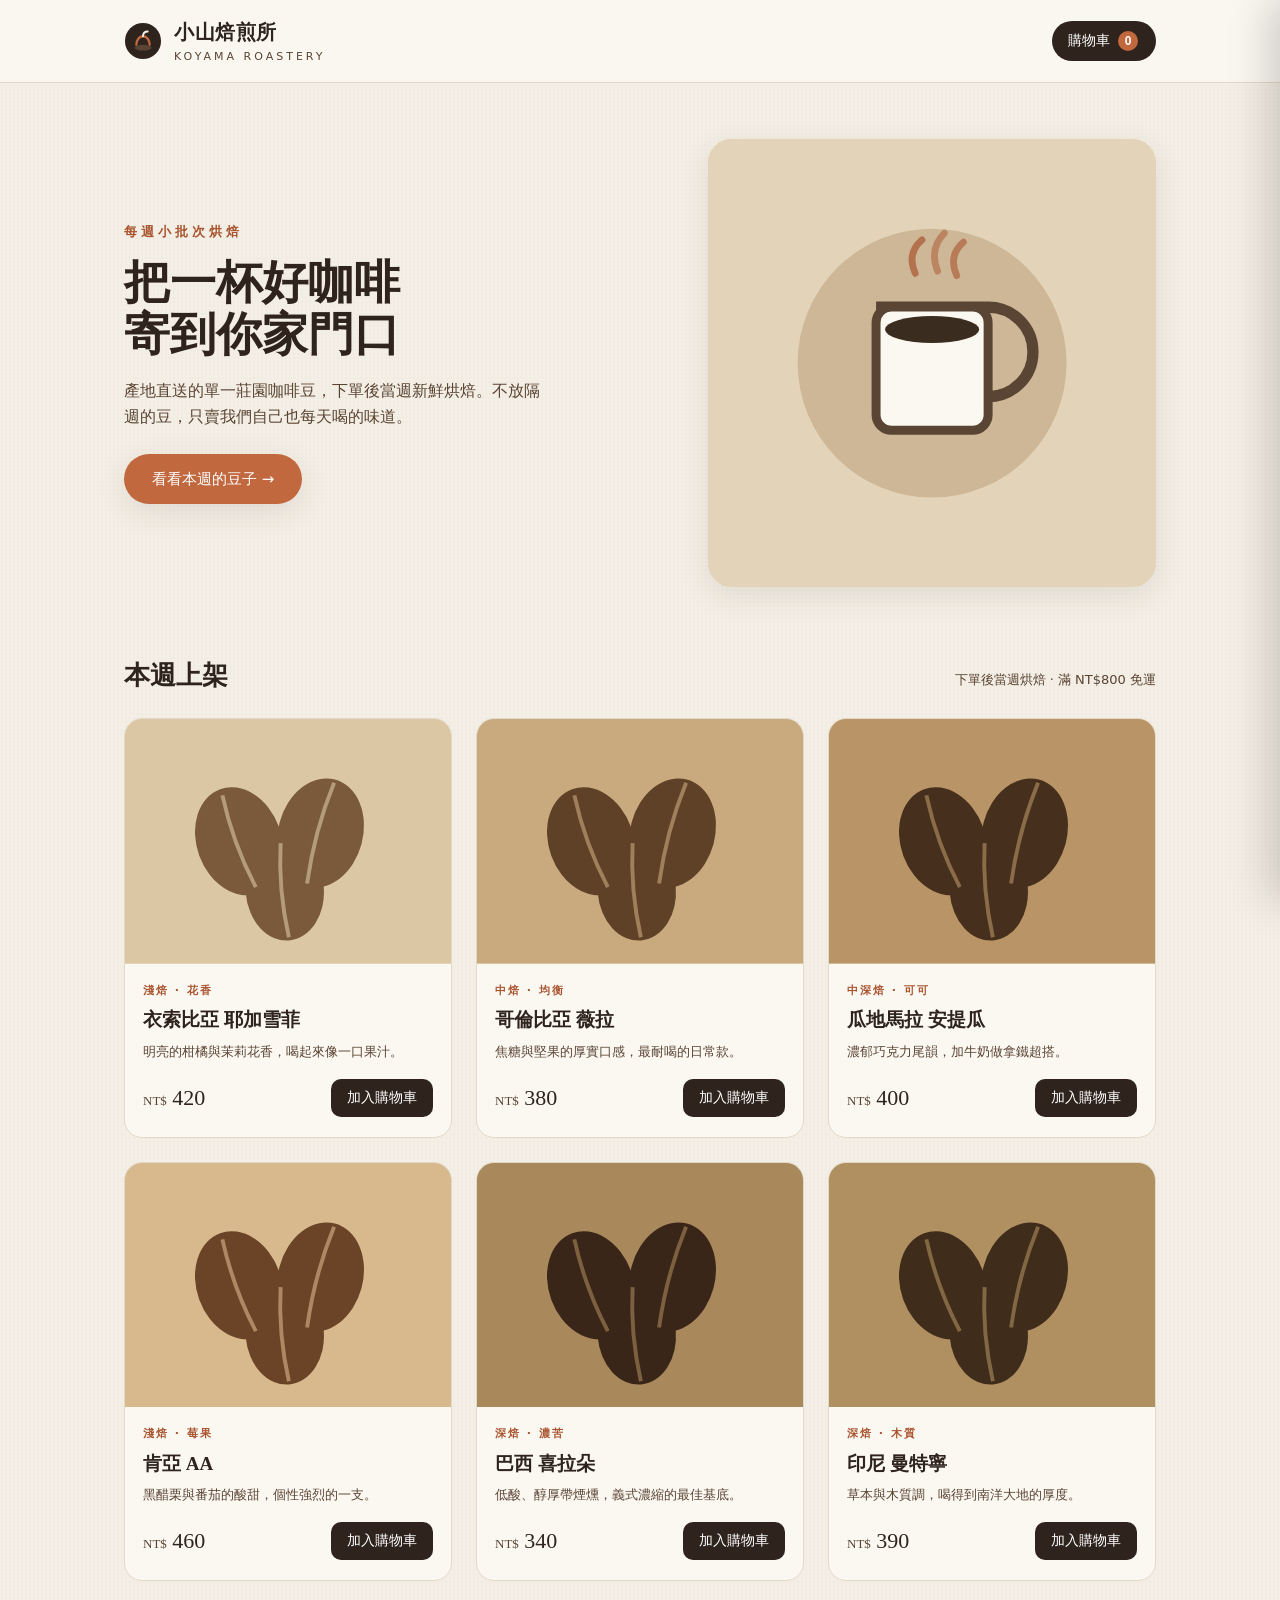
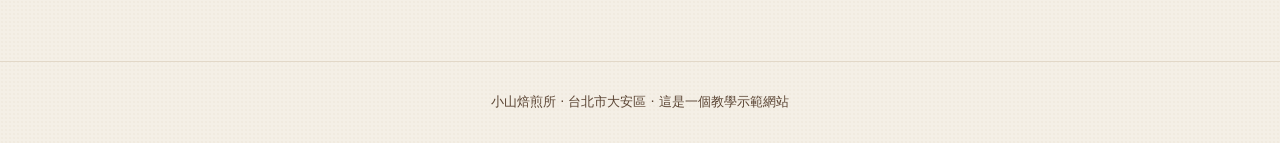
==== coffee.html @ a7fb1fe5 "add coffee.html" ====
<!DOCTYPE html>
<html lang="zh-Hant">
<head>
<meta charset="UTF-8">
<meta name="viewport" content="width=device-width, initial-scale=1.0">
<title>小山焙煎所 · 精品咖啡豆</title>
<style>
  :root{
    --cream:#f4efe6;
    --paper:#fbf8f2;
    --espresso:#2e241d;
    --coffee:#5a4433;
    --terra:#c2683f;
    --terra-dk:#a9542f;
    --line:#e2d8c8;
    --shadow:0 8px 30px rgba(46,36,29,.10);
  }
  *{box-sizing:border-box;margin:0;padding:0}
  body{
    font-family:"Helvetica Neue","Noto Sans TC",system-ui,sans-serif;
    background:var(--cream);
    color:var(--espresso);
    line-height:1.6;
    /* 紙紋 */
    background-image:radial-gradient(rgba(180,160,130,.06) 1px,transparent 1px);
    background-size:4px 4px;
  }
  h1,h2,h3,.serif{font-family:Georgia,"Noto Serif TC",serif;}

  /* ---- 頂部 ---- */
  header{
    position:sticky;top:0;z-index:40;
    background:rgba(251,248,242,.9);
    backdrop-filter:blur(8px);
    border-bottom:1px solid var(--line);
  }
  .bar{
    max-width:1080px;margin:0 auto;padding:16px 24px;
    display:flex;align-items:center;justify-content:space-between;
  }
  .brand{display:flex;align-items:center;gap:12px}
  .mark{width:38px;height:38px}
  .brand b{font-family:Georgia,serif;font-size:20px;letter-spacing:.5px}
  .brand span{display:block;font-size:11px;letter-spacing:3px;color:var(--coffee)}
  .cart-btn{
    position:relative;border:none;cursor:pointer;
    background:var(--espresso);color:#fff;
    padding:10px 18px 10px 16px;border-radius:30px;
    font-size:14px;display:flex;align-items:center;gap:8px;
    transition:transform .15s;
  }
  .cart-btn:hover{transform:translateY(-1px)}
  .badge{
    background:var(--terra);color:#fff;font-size:12px;font-weight:700;
    min-width:20px;height:20px;border-radius:10px;
    display:inline-flex;align-items:center;justify-content:center;padding:0 5px;
  }

  /* ---- 主視覺 ---- */
  .hero{
    max-width:1080px;margin:0 auto;padding:56px 24px 28px;
    display:grid;grid-template-columns:1.1fr .9fr;gap:36px;align-items:center;
  }
  .hero .eyebrow{font-size:13px;letter-spacing:4px;color:var(--terra-dk);font-weight:700}
  .hero h1{font-size:46px;line-height:1.15;margin:14px 0 16px}
  .hero p{font-size:16px;color:var(--coffee);max-width:42ch}
  .hero .cta{
    margin-top:24px;display:inline-block;background:var(--terra);color:#fff;
    text-decoration:none;padding:13px 28px;border-radius:30px;font-size:15px;
    box-shadow:var(--shadow);transition:background .15s;
  }
  .hero .cta:hover{background:var(--terra-dk)}
  .hero-art{
    aspect-ratio:1/1;border-radius:24px;overflow:hidden;
    box-shadow:var(--shadow);background:#e9ddca;
  }
  .hero-art svg{width:100%;height:100%;display:block}

  /* ---- 商品 ---- */
  .section-head{
    max-width:1080px;margin:40px auto 0;padding:0 24px;
    display:flex;align-items:baseline;justify-content:space-between;
  }
  .section-head h2{font-size:26px}
  .section-head span{font-size:13px;color:var(--coffee)}
  .grid{
    max-width:1080px;margin:22px auto 0;padding:0 24px 80px;
    display:grid;grid-template-columns:repeat(3,1fr);gap:24px;
  }
  .card{
    background:var(--paper);border:1px solid var(--line);border-radius:18px;
    overflow:hidden;display:flex;flex-direction:column;
    transition:transform .18s,box-shadow .18s;
  }
  .card:hover{transform:translateY(-4px);box-shadow:var(--shadow)}
  .thumb{aspect-ratio:4/3;background:#ece0cd}
  .thumb svg{width:100%;height:100%;display:block}
  .card-body{padding:18px 18px 20px;display:flex;flex-direction:column;gap:6px;flex:1}
  .roast{font-size:11px;letter-spacing:2px;color:var(--terra-dk);font-weight:700}
  .card-body h3{font-size:19px}
  .desc{font-size:13px;color:var(--coffee);flex:1}
  .price-row{display:flex;align-items:center;justify-content:space-between;margin-top:10px}
  .price{font-family:Georgia,serif;font-size:22px}
  .price small{font-size:13px;color:var(--coffee)}
  .add{
    border:none;cursor:pointer;background:var(--espresso);color:#fff;
    padding:10px 16px;border-radius:10px;font-size:14px;transition:background .15s;
  }
  .add:hover{background:var(--coffee)}
  .add.added{background:var(--terra)}

  /* ---- 購物車 ---- */
  .overlay{
    position:fixed;inset:0;background:rgba(46,36,29,.45);
    opacity:0;pointer-events:none;transition:opacity .25s;z-index:50;
  }
  .overlay.open{opacity:1;pointer-events:auto}
  .drawer{
    position:fixed;top:0;right:0;height:100%;width:380px;max-width:90vw;
    background:var(--paper);z-index:60;box-shadow:-10px 0 40px rgba(0,0,0,.18);
    transform:translateX(100%);transition:transform .28s cubic-bezier(.4,0,.2,1);
    display:flex;flex-direction:column;
  }
  .drawer.open{transform:translateX(0)}
  .drawer h2{padding:22px 24px;border-bottom:1px solid var(--line);font-size:20px;
    display:flex;justify-content:space-between;align-items:center}
  .close{background:none;border:none;font-size:26px;cursor:pointer;color:var(--coffee);line-height:1}
  .items{flex:1;overflow-y:auto;padding:8px 24px}
  .empty{color:var(--coffee);text-align:center;padding:60px 20px;font-size:14px}
  .line{display:flex;gap:12px;padding:16px 0;border-bottom:1px solid var(--line)}
  .line .pic{width:54px;height:54px;border-radius:10px;overflow:hidden;flex-shrink:0;background:#ece0cd}
  .line .pic svg{width:100%;height:100%}
  .line .info{flex:1}
  .line .info b{font-size:15px;font-weight:600}
  .line .info .p{font-size:13px;color:var(--coffee)}
  .qty{display:flex;align-items:center;gap:10px;margin-top:6px}
  .qty button{width:24px;height:24px;border:1px solid var(--line);background:#fff;border-radius:6px;cursor:pointer;font-size:15px}
  .foot{padding:20px 24px;border-top:1px solid var(--line)}
  .total{display:flex;justify-content:space-between;font-size:18px;margin-bottom:16px}
  .total b{font-family:Georgia,serif;font-size:24px}
  .checkout{
    width:100%;border:none;cursor:pointer;background:var(--terra);color:#fff;
    padding:15px;border-radius:12px;font-size:16px;transition:background .15s;
  }
  .checkout:hover{background:var(--terra-dk)}

  .toast{
    position:fixed;left:50%;bottom:30px;transform:translateX(-50%) translateY(20px);
    background:var(--espresso);color:#fff;padding:14px 26px;border-radius:30px;
    font-size:14px;opacity:0;pointer-events:none;transition:all .3s;z-index:80;box-shadow:var(--shadow);
  }
  .toast.show{opacity:1;transform:translateX(-50%) translateY(0)}

  footer{border-top:1px solid var(--line);padding:30px 24px;text-align:center;color:var(--coffee);font-size:13px}

  @media(max-width:780px){
    .hero{grid-template-columns:1fr;padding-top:32px}
    .hero h1{font-size:34px}
    .hero-art{max-width:320px}
    .grid{grid-template-columns:1fr 1fr;gap:16px}
  }
  @media(max-width:520px){.grid{grid-template-columns:1fr}}
</style>
</head>
<body>

<header>
  <div class="bar">
    <div class="brand">
      <svg class="mark" viewBox="0 0 40 40" fill="none">
        <circle cx="20" cy="20" r="19" fill="#2e241d"/>
        <path d="M13 24c0-5 3-9 7-9s7 4 7 9" stroke="#c2683f" stroke-width="2.4" fill="none" stroke-linecap="round"/>
        <path d="M20 15c0-3 2-5 5-5" stroke="#f4efe6" stroke-width="2" fill="none" stroke-linecap="round"/>
        <ellipse cx="20" cy="27" rx="9" ry="3" fill="#5a4433"/>
      </svg>
      <div><b>小山焙煎所</b><span>KOYAMA ROASTERY</span></div>
    </div>
    <button class="cart-btn" onclick="openCart()">
      購物車 <span class="badge" id="badge">0</span>
    </button>
  </div>
</header>

<section class="hero">
  <div>
    <div class="eyebrow">每週小批次烘焙</div>
    <h1>把一杯好咖啡<br>寄到你家門口</h1>
    <p>產地直送的單一莊園咖啡豆，下單後當週新鮮烘焙。不放隔週的豆，只賣我們自己也每天喝的味道。</p>
    <a href="#shop" class="cta">看看本週的豆子 →</a>
  </div>
  <div class="hero-art">
    <svg viewBox="0 0 400 400">
      <rect width="400" height="400" fill="#e3d3b8"/>
      <circle cx="200" cy="200" r="120" fill="#cdb796"/>
      <path d="M150 150 h100 a20 20 0 0 1 0 80 h-12" fill="none" stroke="#5a4433" stroke-width="10"/>
      <rect x="150" y="150" width="100" height="110" rx="14" fill="#fbf8f2"/>
      <rect x="150" y="150" width="100" height="110" rx="14" fill="none" stroke="#5a4433" stroke-width="8"/>
      <ellipse cx="200" cy="170" rx="42" ry="12" fill="#3b2c20"/>
      <path d="M185 120 q-8 -18 6 -30" stroke="#a9542f" stroke-width="6" fill="none" stroke-linecap="round" opacity=".7"/>
      <path d="M205 118 q-8 -20 6 -34" stroke="#a9542f" stroke-width="6" fill="none" stroke-linecap="round" opacity=".5"/>
      <path d="M222 122 q-8 -18 6 -30" stroke="#a9542f" stroke-width="6" fill="none" stroke-linecap="round" opacity=".6"/>
    </svg>
  </div>
</section>

<div class="section-head" id="shop">
  <h2>本週上架</h2>
  <span>下單後當週烘焙 · 滿 NT$800 免運</span>
</div>
<div class="grid" id="grid"></div>

<!-- 購物車 -->
<div class="overlay" id="overlay" onclick="closeCart()"></div>
<aside class="drawer" id="drawer">
  <h2>你的購物車 <button class="close" onclick="closeCart()">×</button></h2>
  <div class="items" id="items"></div>
  <div class="foot">
    <div class="total"><span>合計</span><b id="total">NT$0</b></div>
    <button class="checkout" onclick="checkout()">前往結帳</button>
  </div>
</aside>

<div class="toast" id="toast"></div>

<footer>小山焙煎所 · 台北市大安區 · 這是一個教學示範網站</footer>

<script>
// 豆子配色（用 SVG 當商品圖，離線也能顯示）
function beanArt(c1,c2){
  return `<svg viewBox="0 0 200 150">
    <rect width="200" height="150" fill="${c1}"/>
    <g fill="${c2}">
      <ellipse cx="70" cy="75" rx="26" ry="34" transform="rotate(-20 70 75)"/>
      <ellipse cx="120" cy="70" rx="26" ry="34" transform="rotate(15 120 70)"/>
      <ellipse cx="98" cy="105" rx="24" ry="31" transform="rotate(-5 98 105)"/>
    </g>
    <g stroke="${c1}" stroke-width="2.4" fill="none" opacity=".6">
      <path d="M70 45 q-4 30 0 60" transform="rotate(-20 70 75)"/>
      <path d="M120 38 q-4 32 0 64" transform="rotate(15 120 70)"/>
      <path d="M98 76 q-4 28 0 58" transform="rotate(-5 98 105)"/>
    </g>
  </svg>`;
}

const PRODUCTS = [
  {id:1, name:"衣索比亞 耶加雪菲", roast:"淺焙 · 花香", price:420, c1:"#dcc7a4", c2:"#7a5a3a", desc:"明亮的柑橘與茉莉花香，喝起來像一口果汁。"},
  {id:2, name:"哥倫比亞 薇拉", roast:"中焙 · 均衡", price:380, c1:"#c9aa7e", c2:"#5f4127", desc:"焦糖與堅果的厚實口感，最耐喝的日常款。"},
  {id:3, name:"瓜地馬拉 安提瓜", roast:"中深焙 · 可可", price:400, c1:"#b89466", c2:"#46301d", desc:"濃郁巧克力尾韻，加牛奶做拿鐵超搭。"},
  {id:4, name:"肯亞 AA", roast:"淺焙 · 莓果", price:460, c1:"#d8b98e", c2:"#6b4326", desc:"黑醋栗與番茄的酸甜，個性強烈的一支。"},
  {id:5, name:"巴西 喜拉朵", roast:"深焙 · 濃苦", price:340, c1:"#a9885c", c2:"#3a2618", desc:"低酸、醇厚帶煙燻，義式濃縮的最佳基底。"},
  {id:6, name:"印尼 曼特寧", roast:"深焙 · 木質", price:390, c1:"#b08f60", c2:"#3f2c1b", desc:"草本與木質調，喝得到南洋大地的厚度。"}
];

let cart = {}; // id -> qty

function render(){
  document.getElementById('grid').innerHTML = PRODUCTS.map(p=>`
    <div class="card">
      <div class="thumb">${beanArt(p.c1,p.c2)}</div>
      <div class="card-body">
        <div class="roast">${p.roast}</div>
        <h3>${p.name}</h3>
        <div class="desc">${p.desc}</div>
        <div class="price-row">
          <div class="price"><small>NT$</small> ${p.price}</div>
          <button class="add" id="add-${p.id}" onclick="add(${p.id})">加入購物車</button>
        </div>
      </div>
    </div>`).join('');
}

function add(id){
  cart[id] = (cart[id]||0)+1;
  const b = document.getElementById('add-'+id);
  b.textContent='已加入 ✓'; b.classList.add('added');
  setTimeout(()=>{b.textContent='加入購物車'; b.classList.remove('added')},900);
  const p = PRODUCTS.find(x=>x.id===id);
  toast(`已加入「${p.name}」`);
  update();
}

function update(){
  const count = Object.values(cart).reduce((a,b)=>a+b,0);
  document.getElementById('badge').textContent = count;
  const total = Object.entries(cart).reduce((s,[id,q])=>s+PRODUCTS.find(p=>p.id==id).price*q,0);
  document.getElementById('total').textContent = 'NT$'+total.toLocaleString();
  const items = document.getElementById('items');
  const ids = Object.keys(cart).filter(id=>cart[id]>0);
  if(ids.length===0){ items.innerHTML='<div class="empty">購物車是空的<br>挑一支豆子吧 ☕</div>'; return; }
  items.innerHTML = ids.map(id=>{
    const p = PRODUCTS.find(x=>x.id==id); const q=cart[id];
    return `<div class="line">
      <div class="pic">${beanArt(p.c1,p.c2)}</div>
      <div class="info">
        <b>${p.name}</b>
        <div class="p">NT$${p.price}</div>
        <div class="qty">
          <button onclick="setQty(${id},-1)">−</button>
          <span>${q}</span>
          <button onclick="setQty(${id},1)">＋</button>
        </div>
      </div>
    </div>`;
  }).join('');
}

function setQty(id,d){ cart[id]=Math.max(0,(cart[id]||0)+d); update(); }
function openCart(){ document.getElementById('overlay').classList.add('open'); document.getElementById('drawer').classList.add('open'); }
function closeCart(){ document.getElementById('overlay').classList.remove('open'); document.getElementById('drawer').classList.remove('open'); }
function checkout(){
  const count = Object.values(cart).reduce((a,b)=>a+b,0);
  if(count===0){ toast('購物車還是空的喔'); return; }
  toast('訂單成立！（這是示範，不會真的扣款）');
  cart={}; update(); closeCart();
}

let toastTimer;
function toast(msg){
  const t=document.getElementById('toast'); t.textContent=msg; t.classList.add('show');
  clearTimeout(toastTimer); toastTimer=setTimeout(()=>t.classList.remove('show'),1800);
}

render(); update();
</script>
</body>
</html>
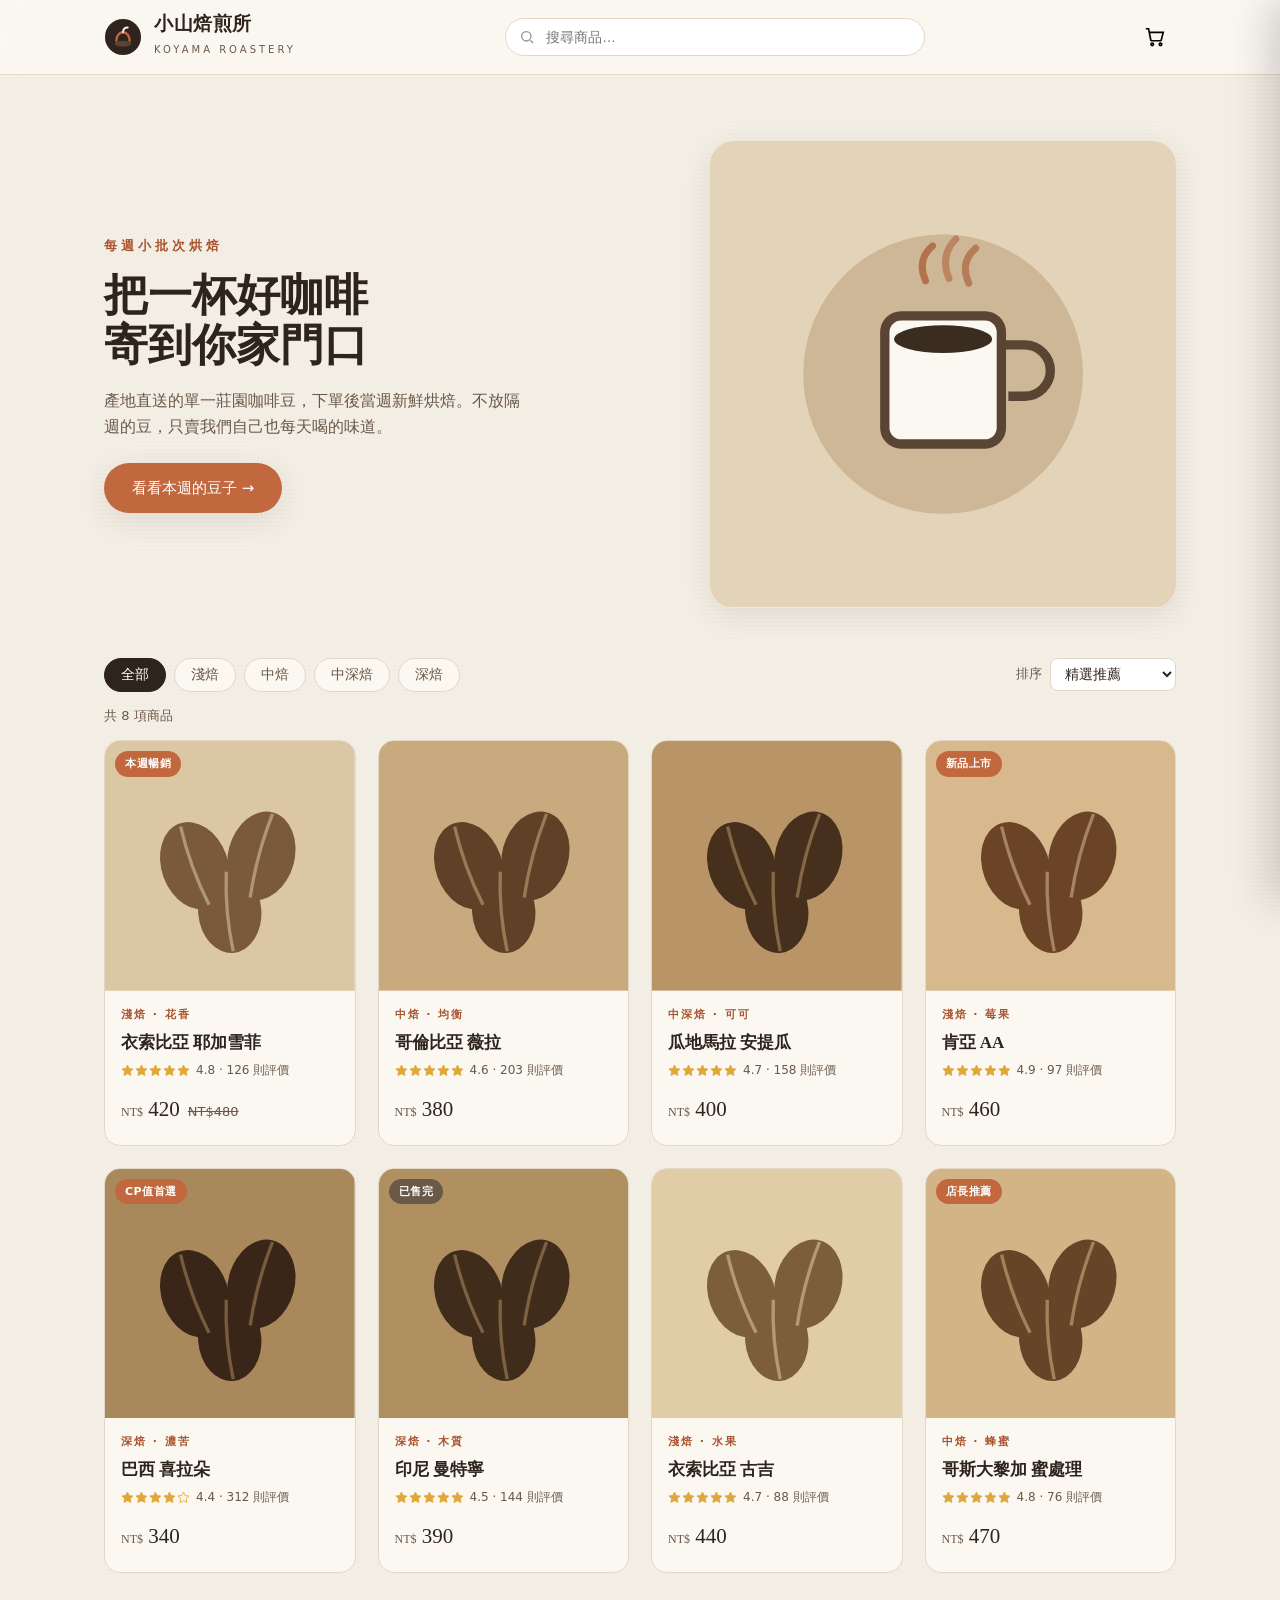
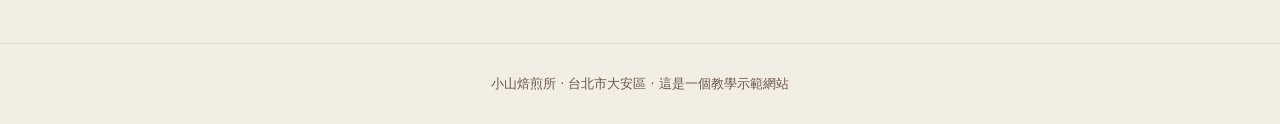
==== commit 853aa6fe: "update coffee.html (電商級升級)" ====
--- a/coffee.html
+++ b/coffee.html
@@ -3,324 +3,78 @@
 <head>
 <meta charset="UTF-8">
 <meta name="viewport" content="width=device-width, initial-scale=1.0">
-<title>小山焙煎所 · 精品咖啡豆</title>
-<style>
-  :root{
-    --cream:#f4efe6;
-    --paper:#fbf8f2;
-    --espresso:#2e241d;
-    --coffee:#5a4433;
-    --terra:#c2683f;
-    --terra-dk:#a9542f;
-    --line:#e2d8c8;
-    --shadow:0 8px 30px rgba(46,36,29,.10);
-  }
-  *{box-sizing:border-box;margin:0;padding:0}
-  body{
-    font-family:"Helvetica Neue","Noto Sans TC",system-ui,sans-serif;
-    background:var(--cream);
-    color:var(--espresso);
-    line-height:1.6;
-    /* 紙紋 */
-    background-image:radial-gradient(rgba(180,160,130,.06) 1px,transparent 1px);
-    background-size:4px 4px;
-  }
-  h1,h2,h3,.serif{font-family:Georgia,"Noto Serif TC",serif;}
-
-  /* ---- 頂部 ---- */
-  header{
-    position:sticky;top:0;z-index:40;
-    background:rgba(251,248,242,.9);
-    backdrop-filter:blur(8px);
-    border-bottom:1px solid var(--line);
-  }
-  .bar{
-    max-width:1080px;margin:0 auto;padding:16px 24px;
-    display:flex;align-items:center;justify-content:space-between;
-  }
-  .brand{display:flex;align-items:center;gap:12px}
-  .mark{width:38px;height:38px}
-  .brand b{font-family:Georgia,serif;font-size:20px;letter-spacing:.5px}
-  .brand span{display:block;font-size:11px;letter-spacing:3px;color:var(--coffee)}
-  .cart-btn{
-    position:relative;border:none;cursor:pointer;
-    background:var(--espresso);color:#fff;
-    padding:10px 18px 10px 16px;border-radius:30px;
-    font-size:14px;display:flex;align-items:center;gap:8px;
-    transition:transform .15s;
-  }
-  .cart-btn:hover{transform:translateY(-1px)}
-  .badge{
-    background:var(--terra);color:#fff;font-size:12px;font-weight:700;
-    min-width:20px;height:20px;border-radius:10px;
-    display:inline-flex;align-items:center;justify-content:center;padding:0 5px;
-  }
-
-  /* ---- 主視覺 ---- */
-  .hero{
-    max-width:1080px;margin:0 auto;padding:56px 24px 28px;
-    display:grid;grid-template-columns:1.1fr .9fr;gap:36px;align-items:center;
-  }
-  .hero .eyebrow{font-size:13px;letter-spacing:4px;color:var(--terra-dk);font-weight:700}
-  .hero h1{font-size:46px;line-height:1.15;margin:14px 0 16px}
-  .hero p{font-size:16px;color:var(--coffee);max-width:42ch}
-  .hero .cta{
-    margin-top:24px;display:inline-block;background:var(--terra);color:#fff;
-    text-decoration:none;padding:13px 28px;border-radius:30px;font-size:15px;
-    box-shadow:var(--shadow);transition:background .15s;
-  }
-  .hero .cta:hover{background:var(--terra-dk)}
-  .hero-art{
-    aspect-ratio:1/1;border-radius:24px;overflow:hidden;
-    box-shadow:var(--shadow);background:#e9ddca;
-  }
-  .hero-art svg{width:100%;height:100%;display:block}
-
-  /* ---- 商品 ---- */
-  .section-head{
-    max-width:1080px;margin:40px auto 0;padding:0 24px;
-    display:flex;align-items:baseline;justify-content:space-between;
-  }
-  .section-head h2{font-size:26px}
-  .section-head span{font-size:13px;color:var(--coffee)}
-  .grid{
-    max-width:1080px;margin:22px auto 0;padding:0 24px 80px;
-    display:grid;grid-template-columns:repeat(3,1fr);gap:24px;
-  }
-  .card{
-    background:var(--paper);border:1px solid var(--line);border-radius:18px;
-    overflow:hidden;display:flex;flex-direction:column;
-    transition:transform .18s,box-shadow .18s;
-  }
-  .card:hover{transform:translateY(-4px);box-shadow:var(--shadow)}
-  .thumb{aspect-ratio:4/3;background:#ece0cd}
-  .thumb svg{width:100%;height:100%;display:block}
-  .card-body{padding:18px 18px 20px;display:flex;flex-direction:column;gap:6px;flex:1}
-  .roast{font-size:11px;letter-spacing:2px;color:var(--terra-dk);font-weight:700}
-  .card-body h3{font-size:19px}
-  .desc{font-size:13px;color:var(--coffee);flex:1}
-  .price-row{display:flex;align-items:center;justify-content:space-between;margin-top:10px}
-  .price{font-family:Georgia,serif;font-size:22px}
-  .price small{font-size:13px;color:var(--coffee)}
-  .add{
-    border:none;cursor:pointer;background:var(--espresso);color:#fff;
-    padding:10px 16px;border-radius:10px;font-size:14px;transition:background .15s;
-  }
-  .add:hover{background:var(--coffee)}
-  .add.added{background:var(--terra)}
-
-  /* ---- 購物車 ---- */
-  .overlay{
-    position:fixed;inset:0;background:rgba(46,36,29,.45);
-    opacity:0;pointer-events:none;transition:opacity .25s;z-index:50;
-  }
-  .overlay.open{opacity:1;pointer-events:auto}
-  .drawer{
-    position:fixed;top:0;right:0;height:100%;width:380px;max-width:90vw;
-    background:var(--paper);z-index:60;box-shadow:-10px 0 40px rgba(0,0,0,.18);
-    transform:translateX(100%);transition:transform .28s cubic-bezier(.4,0,.2,1);
-    display:flex;flex-direction:column;
-  }
-  .drawer.open{transform:translateX(0)}
-  .drawer h2{padding:22px 24px;border-bottom:1px solid var(--line);font-size:20px;
-    display:flex;justify-content:space-between;align-items:center}
-  .close{background:none;border:none;font-size:26px;cursor:pointer;color:var(--coffee);line-height:1}
-  .items{flex:1;overflow-y:auto;padding:8px 24px}
-  .empty{color:var(--coffee);text-align:center;padding:60px 20px;font-size:14px}
-  .line{display:flex;gap:12px;padding:16px 0;border-bottom:1px solid var(--line)}
-  .line .pic{width:54px;height:54px;border-radius:10px;overflow:hidden;flex-shrink:0;background:#ece0cd}
-  .line .pic svg{width:100%;height:100%}
-  .line .info{flex:1}
-  .line .info b{font-size:15px;font-weight:600}
-  .line .info .p{font-size:13px;color:var(--coffee)}
-  .qty{display:flex;align-items:center;gap:10px;margin-top:6px}
-  .qty button{width:24px;height:24px;border:1px solid var(--line);background:#fff;border-radius:6px;cursor:pointer;font-size:15px}
-  .foot{padding:20px 24px;border-top:1px solid var(--line)}
-  .total{display:flex;justify-content:space-between;font-size:18px;margin-bottom:16px}
-  .total b{font-family:Georgia,serif;font-size:24px}
-  .checkout{
-    width:100%;border:none;cursor:pointer;background:var(--terra);color:#fff;
-    padding:15px;border-radius:12px;font-size:16px;transition:background .15s;
-  }
-  .checkout:hover{background:var(--terra-dk)}
-
-  .toast{
-    position:fixed;left:50%;bottom:30px;transform:translateX(-50%) translateY(20px);
-    background:var(--espresso);color:#fff;padding:14px 26px;border-radius:30px;
-    font-size:14px;opacity:0;pointer-events:none;transition:all .3s;z-index:80;box-shadow:var(--shadow);
-  }
-  .toast.show{opacity:1;transform:translateX(-50%) translateY(0)}
-
-  footer{border-top:1px solid var(--line);padding:30px 24px;text-align:center;color:var(--coffee);font-size:13px}
-
-  @media(max-width:780px){
-    .hero{grid-template-columns:1fr;padding-top:32px}
-    .hero h1{font-size:34px}
-    .hero-art{max-width:320px}
-    .grid{grid-template-columns:1fr 1fr;gap:16px}
-  }
-  @media(max-width:520px){.grid{grid-template-columns:1fr}}
-</style>
+<title>小山焙煎所</title>
+<link rel="stylesheet" href="app.css">
 </head>
 <body>
-
-<header>
-  <div class="bar">
-    <div class="brand">
-      <svg class="mark" viewBox="0 0 40 40" fill="none">
-        <circle cx="20" cy="20" r="19" fill="#2e241d"/>
-        <path d="M13 24c0-5 3-9 7-9s7 4 7 9" stroke="#c2683f" stroke-width="2.4" fill="none" stroke-linecap="round"/>
-        <path d="M20 15c0-3 2-5 5-5" stroke="#f4efe6" stroke-width="2" fill="none" stroke-linecap="round"/>
-        <ellipse cx="20" cy="27" rx="9" ry="3" fill="#5a4433"/>
-      </svg>
-      <div><b>小山焙煎所</b><span>KOYAMA ROASTERY</span></div>
-    </div>
-    <button class="cart-btn" onclick="openCart()">
-      購物車 <span class="badge" id="badge">0</span>
-    </button>
-  </div>
-</header>
-
-<section class="hero">
-  <div>
-    <div class="eyebrow">每週小批次烘焙</div>
-    <h1>把一杯好咖啡<br>寄到你家門口</h1>
-    <p>產地直送的單一莊園咖啡豆，下單後當週新鮮烘焙。不放隔週的豆，只賣我們自己也每天喝的味道。</p>
-    <a href="#shop" class="cta">看看本週的豆子 →</a>
-  </div>
-  <div class="hero-art">
-    <svg viewBox="0 0 400 400">
-      <rect width="400" height="400" fill="#e3d3b8"/>
-      <circle cx="200" cy="200" r="120" fill="#cdb796"/>
-      <path d="M150 150 h100 a20 20 0 0 1 0 80 h-12" fill="none" stroke="#5a4433" stroke-width="10"/>
-      <rect x="150" y="150" width="100" height="110" rx="14" fill="#fbf8f2"/>
-      <rect x="150" y="150" width="100" height="110" rx="14" fill="none" stroke="#5a4433" stroke-width="8"/>
-      <ellipse cx="200" cy="170" rx="42" ry="12" fill="#3b2c20"/>
-      <path d="M185 120 q-8 -18 6 -30" stroke="#a9542f" stroke-width="6" fill="none" stroke-linecap="round" opacity=".7"/>
-      <path d="M205 118 q-8 -20 6 -34" stroke="#a9542f" stroke-width="6" fill="none" stroke-linecap="round" opacity=".5"/>
-      <path d="M222 122 q-8 -18 6 -30" stroke="#a9542f" stroke-width="6" fill="none" stroke-linecap="round" opacity=".6"/>
-    </svg>
-  </div>
-</section>
-
-<div class="section-head" id="shop">
-  <h2>本週上架</h2>
-  <span>下單後當週烘焙 · 滿 NT$800 免運</span>
-</div>
-<div class="grid" id="grid"></div>
-
-<!-- 購物車 -->
-<div class="overlay" id="overlay" onclick="closeCart()"></div>
-<aside class="drawer" id="drawer">
-  <h2>你的購物車 <button class="close" onclick="closeCart()">×</button></h2>
-  <div class="items" id="items"></div>
-  <div class="foot">
-    <div class="total"><span>合計</span><b id="total">NT$0</b></div>
-    <button class="checkout" onclick="checkout()">前往結帳</button>
-  </div>
-</aside>
-
-<div class="toast" id="toast"></div>
-
-<footer>小山焙煎所 · 台北市大安區 · 這是一個教學示範網站</footer>
-
 <script>
-// 豆子配色（用 SVG 當商品圖，離線也能顯示）
-function beanArt(c1,c2){
-  return `<svg viewBox="0 0 200 150">
-    <rect width="200" height="150" fill="${c1}"/>
+function bean(p){
+  const c1=p.c1,c2=p.c2;
+  return `<svg viewBox="0 0 300 300" preserveAspectRatio="xMidYMid slice">
+    <rect width="300" height="300" fill="${c1}"/>
     <g fill="${c2}">
-      <ellipse cx="70" cy="75" rx="26" ry="34" transform="rotate(-20 70 75)"/>
-      <ellipse cx="120" cy="70" rx="26" ry="34" transform="rotate(15 120 70)"/>
-      <ellipse cx="98" cy="105" rx="24" ry="31" transform="rotate(-5 98 105)"/>
+      <ellipse cx="108" cy="150" rx="40" ry="54" transform="rotate(-20 108 150)"/>
+      <ellipse cx="188" cy="138" rx="40" ry="54" transform="rotate(15 188 138)"/>
+      <ellipse cx="150" cy="205" rx="38" ry="50" transform="rotate(-5 150 205)"/>
     </g>
-    <g stroke="${c1}" stroke-width="2.4" fill="none" opacity=".6">
-      <path d="M70 45 q-4 30 0 60" transform="rotate(-20 70 75)"/>
-      <path d="M120 38 q-4 32 0 64" transform="rotate(15 120 70)"/>
-      <path d="M98 76 q-4 28 0 58" transform="rotate(-5 98 105)"/>
+    <g stroke="${c1}" stroke-width="4" fill="none" opacity=".55">
+      <path d="M108 100 q-6 50 0 100" transform="rotate(-20 108 150)"/>
+      <path d="M188 86 q-6 52 0 104" transform="rotate(15 188 138)"/>
+      <path d="M150 157 q-6 48 0 96" transform="rotate(-5 150 205)"/>
     </g>
   </svg>`;
 }
-
-const PRODUCTS = [
-  {id:1, name:"衣索比亞 耶加雪菲", roast:"淺焙 · 花香", price:420, c1:"#dcc7a4", c2:"#7a5a3a", desc:"明亮的柑橘與茉莉花香，喝起來像一口果汁。"},
-  {id:2, name:"哥倫比亞 薇拉", roast:"中焙 · 均衡", price:380, c1:"#c9aa7e", c2:"#5f4127", desc:"焦糖與堅果的厚實口感，最耐喝的日常款。"},
-  {id:3, name:"瓜地馬拉 安提瓜", roast:"中深焙 · 可可", price:400, c1:"#b89466", c2:"#46301d", desc:"濃郁巧克力尾韻，加牛奶做拿鐵超搭。"},
-  {id:4, name:"肯亞 AA", roast:"淺焙 · 莓果", price:460, c1:"#d8b98e", c2:"#6b4326", desc:"黑醋栗與番茄的酸甜，個性強烈的一支。"},
-  {id:5, name:"巴西 喜拉朵", roast:"深焙 · 濃苦", price:340, c1:"#a9885c", c2:"#3a2618", desc:"低酸、醇厚帶煙燻，義式濃縮的最佳基底。"},
-  {id:6, name:"印尼 曼特寧", roast:"深焙 · 木質", price:390, c1:"#b08f60", c2:"#3f2c1b", desc:"草本與木質調，喝得到南洋大地的厚度。"}
-];
-
-let cart = {}; // id -> qty
-
-function render(){
-  document.getElementById('grid').innerHTML = PRODUCTS.map(p=>`
-    <div class="card">
-      <div class="thumb">${beanArt(p.c1,p.c2)}</div>
-      <div class="card-body">
-        <div class="roast">${p.roast}</div>
-        <h3>${p.name}</h3>
-        <div class="desc">${p.desc}</div>
-        <div class="price-row">
-          <div class="price"><small>NT$</small> ${p.price}</div>
-          <button class="add" id="add-${p.id}" onclick="add(${p.id})">加入購物車</button>
-        </div>
-      </div>
-    </div>`).join('');
-}
-
-function add(id){
-  cart[id] = (cart[id]||0)+1;
-  const b = document.getElementById('add-'+id);
-  b.textContent='已加入 ✓'; b.classList.add('added');
-  setTimeout(()=>{b.textContent='加入購物車'; b.classList.remove('added')},900);
-  const p = PRODUCTS.find(x=>x.id===id);
-  toast(`已加入「${p.name}」`);
-  update();
-}
-
-function update(){
-  const count = Object.values(cart).reduce((a,b)=>a+b,0);
-  document.getElementById('badge').textContent = count;
-  const total = Object.entries(cart).reduce((s,[id,q])=>s+PRODUCTS.find(p=>p.id==id).price*q,0);
-  document.getElementById('total').textContent = 'NT$'+total.toLocaleString();
-  const items = document.getElementById('items');
-  const ids = Object.keys(cart).filter(id=>cart[id]>0);
-  if(ids.length===0){ items.innerHTML='<div class="empty">購物車是空的<br>挑一支豆子吧 ☕</div>'; return; }
-  items.innerHTML = ids.map(id=>{
-    const p = PRODUCTS.find(x=>x.id==id); const q=cart[id];
-    return `<div class="line">
-      <div class="pic">${beanArt(p.c1,p.c2)}</div>
-      <div class="info">
-        <b>${p.name}</b>
-        <div class="p">NT$${p.price}</div>
-        <div class="qty">
-          <button onclick="setQty(${id},-1)">−</button>
-          <span>${q}</span>
-          <button onclick="setQty(${id},1)">＋</button>
-        </div>
-      </div>
-    </div>`;
-  }).join('');
-}
-
-function setQty(id,d){ cart[id]=Math.max(0,(cart[id]||0)+d); update(); }
-function openCart(){ document.getElementById('overlay').classList.add('open'); document.getElementById('drawer').classList.add('open'); }
-function closeCart(){ document.getElementById('overlay').classList.remove('open'); document.getElementById('drawer').classList.remove('open'); }
-function checkout(){
-  const count = Object.values(cart).reduce((a,b)=>a+b,0);
-  if(count===0){ toast('購物車還是空的喔'); return; }
-  toast('訂單成立！（這是示範，不會真的扣款）');
-  cart={}; update(); closeCart();
-}
-
-let toastTimer;
-function toast(msg){
-  const t=document.getElementById('toast'); t.textContent=msg; t.classList.add('show');
-  clearTimeout(toastTimer); toastTimer=setTimeout(()=>t.classList.remove('show'),1800);
-}
-
-render(); update();
+window.SHOP = {
+  key:'cart_coffee_v1',
+  brandName:'小山焙煎所', brandEn:'KOYAMA ROASTERY', brandTagline:'精品咖啡豆',
+  footer:'台北市大安區 · 這是一個教學示範網站',
+  eyebrow:'每週小批次烘焙',
+  heroTitle:'把一杯好咖啡<br>寄到你家門口',
+  heroDesc:'產地直送的單一莊園咖啡豆，下單後當週新鮮烘焙。不放隔週的豆，只賣我們自己也每天喝的味道。',
+  heroCta:'看看本週的豆子',
+  freeShip:800, shipFee:80,
+  theme:{ bg:'#f4efe6', paper:'#fbf8f2', ink:'#2e241d', muted:'#6a5848', accent:'#c2683f', 'accent-dk':'#a9542f', line:'#e2d8c8', green:'#6f8b80', star:'#e0a73c' },
+  emptyIcon:'<svg viewBox="0 0 24 24" width="46" height="46" fill="none" stroke="#c2683f" stroke-width="1.6" style="margin-bottom:8px"><circle cx="9" cy="20" r="1.4"/><circle cx="18" cy="20" r="1.4"/><path d="M2 3h3l2.4 12.3a1 1 0 0 0 1 .8h9.4a1 1 0 0 0 1-.8L21 7H6"/></svg>',
+  logo:`<svg class="mark" viewBox="0 0 40 40" fill="none"><circle cx="20" cy="20" r="19" fill="#2e241d"/><path d="M13 24c0-5 3-9 7-9s7 4 7 9" stroke="#c2683f" stroke-width="2.4" fill="none" stroke-linecap="round"/><path d="M20 15c0-3 2-5 5-5" stroke="#f4efe6" stroke-width="2" fill="none" stroke-linecap="round"/><ellipse cx="20" cy="27" rx="9" ry="3" fill="#5a4433"/></svg>`,
+  heroArt:`<svg viewBox="0 0 400 400"><rect width="400" height="400" fill="#e3d3b8"/><circle cx="200" cy="200" r="120" fill="#cdb796"/><rect x="150" y="150" width="100" height="110" rx="14" fill="#fbf8f2"/><rect x="150" y="150" width="100" height="110" rx="14" fill="none" stroke="#5a4433" stroke-width="8"/><path d="M250 175 h20 a22 22 0 0 1 0 44 h-14" fill="none" stroke="#5a4433" stroke-width="8"/><ellipse cx="200" cy="170" rx="42" ry="12" fill="#3b2c20"/><path d="M185 120 q-8 -18 6 -30" stroke="#a9542f" stroke-width="6" fill="none" stroke-linecap="round" opacity=".7"/><path d="M205 118 q-8 -20 6 -34" stroke="#a9542f" stroke-width="6" fill="none" stroke-linecap="round" opacity=".5"/><path d="M222 122 q-8 -18 6 -30" stroke="#a9542f" stroke-width="6" fill="none" stroke-linecap="round" opacity=".6"/></svg>`,
+  categories:[{key:'all',label:'全部'},{key:'light',label:'淺焙'},{key:'medium',label:'中焙'},{key:'mdark',label:'中深焙'},{key:'dark',label:'深焙'}],
+  art:bean,
+  products:[
+    {id:1,name:'衣索比亞 耶加雪菲',cat:'light',tag:'淺焙 · 花香',price:420,origPrice:480,rating:4.8,reviews:126,badge:'本週暢銷',stock:24,c1:'#dcc7a4',c2:'#7a5a3a',
+      desc:'明亮的柑橘與茉莉花香，喝起來像一口果汁。',
+      longDesc:'來自衣索比亞耶加雪菲產區的水洗豆，海拔近 2000 公尺。入口是清亮的檸檬與柑橘酸質，中段浮現茉莉與佛手柑的花香，尾韻乾淨帶紅茶感。怕苦、愛果香的人最適合從這支入門。',
+      specs:[{k:'產地',v:'衣索比亞 耶加雪菲'},{k:'處理法',v:'水洗'},{k:'烘焙度',v:'淺焙'},{k:'風味調性',v:'柑橘 / 茉莉 / 紅茶'},{k:'建議沖煮',v:'手沖 / 聰明濾杯'},{k:'淨重',v:'225g'}]},
+    {id:2,name:'哥倫比亞 薇拉',cat:'medium',tag:'中焙 · 均衡',price:380,rating:4.6,reviews:203,stock:31,c1:'#c9aa7e',c2:'#5f4127',
+      desc:'焦糖與堅果的厚實口感，最耐喝的日常款。',
+      longDesc:'哥倫比亞薇拉產區的經典中焙，酸甜均衡、body 厚實。焦糖甜感包覆著烤杏仁的香氣，無論手沖或濃縮都穩定好喝，是辦公室常備的安全牌。',
+      specs:[{k:'產地',v:'哥倫比亞 薇拉'},{k:'處理法',v:'水洗'},{k:'烘焙度',v:'中焙'},{k:'風味調性',v:'焦糖 / 堅果 / 可可'},{k:'建議沖煮',v:'手沖 / 義式'},{k:'淨重',v:'225g'}]},
+    {id:3,name:'瓜地馬拉 安提瓜',cat:'mdark',tag:'中深焙 · 可可',price:400,rating:4.7,reviews:158,stock:18,c1:'#b89466',c2:'#46301d',
+      desc:'濃郁巧克力尾韻，加牛奶做拿鐵超搭。',
+      longDesc:'火山土壤孕育的安提瓜豆，中深焙後展現濃厚的黑巧克力與烤核桃調性，微微的煙燻甜感。打成拿鐵奶香與可可交融，是甜點控的最愛。',
+      specs:[{k:'產地',v:'瓜地馬拉 安提瓜'},{k:'處理法',v:'水洗'},{k:'烘焙度',v:'中深焙'},{k:'風味調性',v:'黑巧克力 / 核桃'},{k:'建議沖煮',v:'義式 / 拿鐵'},{k:'淨重',v:'225g'}]},
+    {id:4,name:'肯亞 AA',cat:'light',tag:'淺焙 · 莓果',price:460,rating:4.9,reviews:97,badge:'新品上市',stock:4,c1:'#d8b98e',c2:'#6b4326',
+      desc:'黑醋栗與番茄的酸甜，個性強烈的一支。',
+      longDesc:'肯亞最高等級 AA 豆，以強烈的黑醋栗、番茄與莓果酸質聞名。酸度明亮卻有厚度，回甘像紅酒。喜歡有個性、有記憶點咖啡的人會上癮。',
+      specs:[{k:'產地',v:'肯亞 涅里'},{k:'處理法',v:'水洗'},{k:'烘焙度',v:'淺焙'},{k:'風味調性',v:'黑醋栗 / 番茄 / 莓果'},{k:'建議沖煮',v:'手沖'},{k:'淨重',v:'225g'}]},
+    {id:5,name:'巴西 喜拉朵',cat:'dark',tag:'深焙 · 濃苦',price:340,rating:4.4,reviews:312,badge:'CP值首選',stock:40,c1:'#a9885c',c2:'#3a2618',
+      desc:'低酸、醇厚帶煙燻，義式濃縮的最佳基底。',
+      longDesc:'巴西喜拉朵的深焙豆，低酸、苦甜平衡、油脂飽滿。是做 espresso 與義式拼配的黃金基底，奶泡一打下去香氣四溢。預算有限又要濃郁口感，選它準沒錯。',
+      specs:[{k:'產地',v:'巴西 喜拉朵'},{k:'處理法',v:'日曬'},{k:'烘焙度',v:'深焙'},{k:'風味調性',v:'黑巧克力 / 煙燻 / 焦糖'},{k:'建議沖煮',v:'義式 / 摩卡壺'},{k:'淨重',v:'225g'}]},
+    {id:6,name:'印尼 曼特寧',cat:'dark',tag:'深焙 · 木質',price:390,rating:4.5,reviews:144,stock:0,c1:'#b08f60',c2:'#3f2c1b',
+      desc:'草本與木質調，喝得到南洋大地的厚度。',
+      longDesc:'蘇門答臘的濕剝法曼特寧，深焙後展現獨特的草本、木質與微微藥草氣息，body 厚重、餘韻悠長。重口味老饕的心頭好。（本批已售完，補貨中）',
+      specs:[{k:'產地',v:'印尼 蘇門答臘'},{k:'處理法',v:'濕剝'},{k:'烘焙度',v:'深焙'},{k:'風味調性',v:'木質 / 草本 / 黑糖'},{k:'建議沖煮',v:'手沖 / 義式'},{k:'淨重',v:'225g'}]},
+    {id:7,name:'衣索比亞 古吉',cat:'light',tag:'淺焙 · 水果',price:440,rating:4.7,reviews:88,stock:15,c1:'#e0cca6',c2:'#7d5e3c',
+      desc:'水蜜桃與藍莓的甜，日曬豆的華麗感。',
+      longDesc:'古吉產區的日曬處理豆，發酵帶出飽滿的水蜜桃、藍莓與蜂蜜甜感，香氣奔放華麗。冰手沖最能放大它的果汁感，夏天必備。',
+      specs:[{k:'產地',v:'衣索比亞 古吉'},{k:'處理法',v:'日曬'},{k:'烘焙度',v:'淺焙'},{k:'風味調性',v:'水蜜桃 / 藍莓 / 蜂蜜'},{k:'建議沖煮',v:'手沖 / 冰滴'},{k:'淨重',v:'225g'}]},
+    {id:8,name:'哥斯大黎加 蜜處理',cat:'medium',tag:'中焙 · 蜂蜜',price:470,rating:4.8,reviews:76,badge:'店長推薦',stock:9,c1:'#d3b486',c2:'#674428',
+      desc:'紅糖與柑橘的圓潤甜感，怎麼沖都好喝。',
+      longDesc:'哥斯大黎加的黃蜜處理，保留果膠帶來的紅糖、楓糖與柑橘甜感，口感圓潤討喜、容錯率高。新手練手沖的最佳夥伴，店長私心最愛。',
+      specs:[{k:'產地',v:'哥斯大黎加 中央谷地'},{k:'處理法',v:'黃蜜'},{k:'烘焙度',v:'中焙'},{k:'風味調性',v:'紅糖 / 楓糖 / 柑橘'},{k:'建議沖煮',v:'手沖 / 義式'},{k:'淨重',v:'225g'}]}
+  ]
+};
 </script>
+<script src="app.js"></script>
 </body>
 </html>
--- a/app.css
+++ b/app.css
@@ -0,0 +1,230 @@
+/* ============ 共用電商引擎樣式 ============ */
+*{box-sizing:border-box;margin:0;padding:0}
+:root{
+  --bg:#f4efe6; --paper:#fbf8f2; --ink:#2e241d; --muted:#6a5848;
+  --accent:#c2683f; --accent-dk:#a9542f; --line:#e2d8c8; --green:#6f8b80;
+  --star:#e0a73c; --shadow:0 8px 30px rgba(46,36,29,.10); --shadow-lg:0 18px 50px rgba(46,36,29,.18);
+}
+html{scroll-behavior:smooth}
+body{font-family:"Helvetica Neue","Noto Sans TC",system-ui,sans-serif;background:var(--bg);color:var(--ink);line-height:1.6;
+  background-image:radial-gradient(rgba(180,160,130,.06) 1px,transparent 1px);background-size:4px 4px;min-height:100vh}
+.serif,h1,h2,h3{font-family:Georgia,"Noto Serif TC",serif}
+a{color:inherit;text-decoration:none}
+button{font-family:inherit}
+.wrap{max-width:1120px;margin:0 auto;padding:0 24px}
+
+/* ---- 頂部 ---- */
+header{position:sticky;top:0;z-index:40;background:rgba(251,248,242,.92);backdrop-filter:blur(10px);border-bottom:1px solid var(--line)}
+.bar{max-width:1120px;margin:0 auto;padding:14px 24px;display:flex;align-items:center;gap:20px}
+.brand{display:flex;align-items:center;gap:12px;cursor:pointer;flex-shrink:0}
+.brand .mark{width:38px;height:38px}
+.brand b{font-family:Georgia,serif;font-size:19px;letter-spacing:.5px;display:block;line-height:1.1}
+.brand span{font-size:10px;letter-spacing:3px;color:var(--muted)}
+.search{flex:1;max-width:420px;position:relative;margin:0 auto}
+.search input{width:100%;border:1px solid var(--line);background:#fff;border-radius:24px;padding:10px 16px 10px 40px;font-size:14px;outline:none;transition:border-color .15s,box-shadow .15s}
+.search input:focus{border-color:var(--accent);box-shadow:0 0 0 3px rgba(194,104,63,.12)}
+.search svg{position:absolute;left:14px;top:50%;transform:translateY(-50%);width:16px;height:16px;opacity:.5}
+.nav-actions{display:flex;align-items:center;gap:8px;flex-shrink:0}
+.icon-btn{position:relative;border:none;cursor:pointer;background:none;width:42px;height:42px;border-radius:50%;display:flex;align-items:center;justify-content:center;transition:background .15s}
+.icon-btn:hover{background:rgba(46,36,29,.07)}
+.icon-btn svg{width:22px;height:22px}
+.badge{position:absolute;top:4px;right:3px;background:var(--accent);color:#fff;font-size:11px;font-weight:700;min-width:18px;height:18px;border-radius:9px;display:flex;align-items:center;justify-content:center;padding:0 4px}
+.badge.hide{display:none}
+
+/* ---- 麵包屑 ---- */
+.crumb{max-width:1120px;margin:0 auto;padding:18px 24px 0;font-size:13px;color:var(--muted);display:flex;align-items:center;gap:7px}
+.crumb a:hover{color:var(--accent);text-decoration:underline}
+.crumb .sep{opacity:.5}
+
+/* ---- Hero ---- */
+.hero{max-width:1120px;margin:0 auto;padding:48px 24px 20px;display:grid;grid-template-columns:1.1fr .9fr;gap:36px;align-items:center}
+.hero .eyebrow{font-size:13px;letter-spacing:4px;color:var(--accent-dk);font-weight:700}
+.hero h1{font-size:44px;line-height:1.15;margin:14px 0 16px}
+.hero p{font-size:16px;color:var(--muted);max-width:42ch}
+.hero .cta{margin-top:24px;display:inline-block;background:var(--accent);color:#fff;padding:13px 28px;border-radius:30px;font-size:15px;box-shadow:var(--shadow);transition:background .15s,transform .15s}
+.hero .cta:hover{background:var(--accent-dk);transform:translateY(-1px)}
+.hero-art{aspect-ratio:1/1;border-radius:24px;overflow:hidden;box-shadow:var(--shadow)}
+.hero-art svg{width:100%;height:100%;display:block}
+
+/* ---- 工具列：篩選/排序 ---- */
+.toolbar{max-width:1120px;margin:30px auto 0;padding:0 24px;display:flex;align-items:center;justify-content:space-between;gap:16px;flex-wrap:wrap}
+.chips{display:flex;gap:8px;flex-wrap:wrap}
+.chip{border:1px solid var(--line);background:var(--paper);color:var(--muted);padding:7px 16px;border-radius:20px;font-size:13.5px;cursor:pointer;transition:all .15s}
+.chip:hover{border-color:var(--accent)}
+.chip.on{background:var(--ink);color:#fff;border-color:var(--ink)}
+.sortwrap{display:flex;align-items:center;gap:8px;font-size:13px;color:var(--muted)}
+.sortwrap select{border:1px solid var(--line);background:#fff;border-radius:8px;padding:7px 10px;font-size:13.5px;cursor:pointer;color:var(--ink)}
+.result-count{max-width:1120px;margin:14px auto 0;padding:0 24px;font-size:13px;color:var(--muted)}
+
+/* ---- 商品格 ---- */
+.grid{max-width:1120px;margin:14px auto 0;padding:0 24px 70px;display:grid;grid-template-columns:repeat(4,1fr);gap:22px}
+.card{background:var(--paper);border:1px solid var(--line);border-radius:16px;overflow:hidden;display:flex;flex-direction:column;cursor:pointer;transition:transform .2s,box-shadow .2s,border-color .2s;position:relative}
+.card:hover{transform:translateY(-5px);box-shadow:var(--shadow-lg);border-color:var(--accent)}
+.thumb{aspect-ratio:1/1;position:relative;overflow:hidden;background:#ece0cd}
+.thumb svg{width:100%;height:100%;display:block;transition:transform .35s}
+.card:hover .thumb svg{transform:scale(1.06)}
+.flag{position:absolute;top:10px;left:10px;background:var(--accent);color:#fff;font-size:11px;font-weight:700;padding:4px 10px;border-radius:20px;letter-spacing:.5px}
+.flag.soldout{background:var(--muted)}
+.quick{position:absolute;inset:auto 0 0 0;padding:10px;display:flex;gap:8px;transform:translateY(110%);transition:transform .22s;background:linear-gradient(to top,rgba(46,36,29,.16),transparent)}
+.card:hover .quick{transform:translateY(0)}
+.quick button{flex:1;border:none;cursor:pointer;padding:10px;border-radius:9px;font-size:13px;font-weight:600;transition:background .15s}
+.quick .qadd{background:var(--ink);color:#fff}
+.quick .qadd:hover{background:var(--accent-dk)}
+.quick .qadd:disabled{background:var(--muted);cursor:not-allowed}
+.quick .qview{background:#fff;color:var(--ink);border:1px solid var(--line)}
+.card-body{padding:15px 16px 18px;display:flex;flex-direction:column;gap:5px;flex:1}
+.tag{font-size:11px;letter-spacing:2px;color:var(--accent-dk);font-weight:700}
+.card-body h3{font-size:17px}
+.rate{display:flex;align-items:center;gap:6px;font-size:12px;color:var(--muted)}
+.stars{display:inline-flex;gap:1px}
+.stars svg{width:13px;height:13px}
+.price-row{display:flex;align-items:baseline;gap:8px;margin-top:auto;padding-top:8px}
+.price{font-family:Georgia,serif;font-size:21px}
+.price small{font-size:12px;color:var(--muted)}
+.orig{font-size:13px;color:var(--muted);text-decoration:line-through}
+
+/* ---- tooltip ---- */
+[data-tip]{position:relative}
+[data-tip]:hover::after{content:attr(data-tip);position:absolute;bottom:calc(100% + 8px);left:50%;transform:translateX(-50%);
+  background:var(--ink);color:#fff;font-size:12px;font-weight:400;letter-spacing:0;white-space:nowrap;padding:6px 10px;border-radius:7px;box-shadow:var(--shadow);z-index:30;pointer-events:none}
+[data-tip]:hover::before{content:"";position:absolute;bottom:calc(100% + 3px);left:50%;transform:translateX(-50%);border:5px solid transparent;border-top-color:var(--ink);z-index:30}
+
+/* ---- 商品詳情 ---- */
+.detail{max-width:1120px;margin:8px auto 0;padding:14px 24px 40px;display:grid;grid-template-columns:1fr 1fr;gap:44px}
+.gallery{position:sticky;top:90px;align-self:start}
+.zoom{aspect-ratio:1/1;border-radius:20px;overflow:hidden;background:#ece0cd;box-shadow:var(--shadow);cursor:zoom-in;position:relative}
+.zoom svg{width:100%;height:100%;display:block;transition:transform .1s ease-out;transform-origin:center}
+.zoom-hint{position:absolute;bottom:12px;right:12px;background:rgba(46,36,29,.7);color:#fff;font-size:11px;padding:5px 10px;border-radius:20px;pointer-events:none}
+.dinfo .tag{font-size:12px}
+.dinfo h1{font-size:32px;margin:8px 0 10px;line-height:1.2}
+.dinfo .rate{font-size:13px;margin-bottom:18px}
+.dprice{display:flex;align-items:baseline;gap:12px;margin-bottom:6px}
+.dprice .price{font-size:32px}
+.save{background:#f3e2d8;color:var(--accent-dk);font-size:12px;font-weight:700;padding:3px 9px;border-radius:6px}
+.stock{font-size:13px;color:var(--green);margin-bottom:22px;display:flex;align-items:center;gap:6px}
+.stock.low{color:var(--accent-dk)}
+.stock::before{content:"";width:8px;height:8px;border-radius:50%;background:currentColor}
+.long{font-size:15px;color:#3a2e24;line-height:1.8;margin-bottom:22px}
+.qtybar{display:flex;align-items:center;gap:14px;margin-bottom:18px}
+.stepper{display:flex;align-items:center;border:1px solid var(--line);border-radius:10px;overflow:hidden;background:#fff}
+.stepper button{width:42px;height:46px;border:none;background:none;font-size:20px;cursor:pointer;color:var(--ink)}
+.stepper button:hover{background:rgba(46,36,29,.06)}
+.stepper span{width:50px;text-align:center;font-size:16px}
+.buy{flex:1;border:none;cursor:pointer;background:var(--accent);color:#fff;padding:0 24px;height:48px;border-radius:12px;font-size:16px;font-weight:600;transition:background .15s}
+.buy:hover{background:var(--accent-dk)}
+.buy:disabled{background:var(--muted);cursor:not-allowed}
+.specs{border-top:1px solid var(--line);margin-top:8px}
+.specs h3{font-size:16px;margin:20px 0 10px}
+.specs table{width:100%;border-collapse:collapse}
+.specs td{padding:10px 0;border-bottom:1px solid var(--line);font-size:14px}
+.specs td:first-child{color:var(--muted);width:38%}
+.back-link{display:inline-flex;align-items:center;gap:6px;font-size:14px;color:var(--muted);margin:0 0 4px;cursor:pointer}
+.back-link:hover{color:var(--accent)}
+
+/* ---- 相關商品 ---- */
+.related{max-width:1120px;margin:0 auto;padding:10px 24px 70px}
+.related h2{font-size:24px;margin-bottom:18px}
+.rel-grid{display:grid;grid-template-columns:repeat(4,1fr);gap:22px}
+
+/* ---- 購物車側欄 ---- */
+.overlay{position:fixed;inset:0;background:rgba(46,36,29,.45);opacity:0;pointer-events:none;transition:opacity .25s;z-index:50}
+.overlay.open{opacity:1;pointer-events:auto}
+.drawer{position:fixed;top:0;right:0;height:100%;width:400px;max-width:92vw;background:var(--paper);z-index:60;box-shadow:-10px 0 40px rgba(0,0,0,.18);
+  transform:translateX(100%);transition:transform .28s cubic-bezier(.4,0,.2,1);display:flex;flex-direction:column}
+.drawer.open{transform:translateX(0)}
+.drawer-head{padding:20px 24px;border-bottom:1px solid var(--line);display:flex;justify-content:space-between;align-items:center}
+.drawer-head h2{font-size:20px}
+.close{background:none;border:none;font-size:26px;cursor:pointer;color:var(--muted);line-height:1}
+.ship-bar{padding:14px 24px;background:#f3ece0;font-size:13px}
+.ship-bar .track{height:7px;background:#e2d8c8;border-radius:4px;margin-top:8px;overflow:hidden}
+.ship-bar .fill{height:100%;background:var(--green);border-radius:4px;transition:width .3s}
+.ship-bar.done{color:var(--green);font-weight:600}
+.items{flex:1;overflow-y:auto;padding:6px 24px}
+.empty{color:var(--muted);text-align:center;padding:56px 20px;font-size:14px}
+.empty .big{font-size:40px;margin-bottom:10px}
+.line{display:flex;gap:14px;padding:16px 0;border-bottom:1px solid var(--line)}
+.line .pic{width:66px;height:66px;border-radius:10px;overflow:hidden;flex-shrink:0;background:#ece0cd;cursor:pointer}
+.line .pic svg{width:100%;height:100%}
+.line .info{flex:1;min-width:0}
+.line .info b{font-size:14.5px;font-weight:600;display:block;cursor:pointer}
+.line .info b:hover{color:var(--accent)}
+.line .info .p{font-size:13px;color:var(--muted);margin:2px 0 8px}
+.line .ctl{display:flex;align-items:center;justify-content:space-between}
+.mini-step{display:flex;align-items:center;gap:8px}
+.mini-step button{width:26px;height:26px;border:1px solid var(--line);background:#fff;border-radius:7px;cursor:pointer;font-size:15px}
+.line .rm{background:none;border:none;color:var(--muted);font-size:12px;cursor:pointer;text-decoration:underline}
+.line .rm:hover{color:var(--accent)}
+.line .lt{font-family:Georgia,serif;font-size:15px}
+.foot{padding:18px 24px;border-top:1px solid var(--line)}
+.foot .row{display:flex;justify-content:space-between;font-size:14px;color:var(--muted);margin-bottom:6px}
+.total{display:flex;justify-content:space-between;font-size:18px;margin:10px 0 16px;color:var(--ink)}
+.total b{font-family:Georgia,serif;font-size:24px}
+.checkout{width:100%;border:none;cursor:pointer;background:var(--accent);color:#fff;padding:15px;border-radius:12px;font-size:16px;font-weight:600;transition:background .15s}
+.checkout:hover{background:var(--accent-dk)}
+.view-cart{display:block;text-align:center;margin-top:10px;font-size:13px;color:var(--muted);cursor:pointer}
+.view-cart:hover{color:var(--accent);text-decoration:underline}
+
+/* ---- 購物車整頁 ---- */
+.cartpage{max-width:1120px;margin:8px auto 0;padding:14px 24px 70px}
+.cartpage h1{font-size:32px;margin-bottom:24px}
+.cart-layout{display:grid;grid-template-columns:1fr 340px;gap:30px;align-items:start}
+.cart-items{background:var(--paper);border:1px solid var(--line);border-radius:16px;overflow:hidden}
+.cart-row{display:flex;gap:18px;padding:20px;border-bottom:1px solid var(--line);align-items:center}
+.cart-row:last-child{border-bottom:none}
+.cart-row .pic{width:90px;height:90px;border-radius:12px;overflow:hidden;flex-shrink:0;background:#ece0cd;cursor:pointer}
+.cart-row .pic svg{width:100%;height:100%}
+.cart-row .d{flex:1;min-width:0}
+.cart-row .d b{font-size:16px;cursor:pointer}
+.cart-row .d b:hover{color:var(--accent)}
+.cart-row .d .tag{font-size:11px;margin-top:2px}
+.cart-row .unit{font-size:13px;color:var(--muted);margin-top:6px}
+.cart-row .lt{font-family:Georgia,serif;font-size:18px;min-width:90px;text-align:right}
+.summary{background:var(--paper);border:1px solid var(--line);border-radius:16px;padding:24px;position:sticky;top:90px}
+.summary h3{font-size:18px;margin-bottom:16px}
+.summary .row{display:flex;justify-content:space-between;font-size:14px;color:var(--muted);padding:8px 0}
+.summary .grand{display:flex;justify-content:space-between;font-size:18px;border-top:1px solid var(--line);margin-top:8px;padding-top:14px;color:var(--ink)}
+.summary .grand b{font-family:Georgia,serif;font-size:26px}
+.summary .checkout{margin-top:18px}
+.continue{display:inline-flex;align-items:center;gap:6px;margin-top:18px;font-size:14px;color:var(--muted);cursor:pointer}
+.continue:hover{color:var(--accent)}
+.cart-empty{text-align:center;padding:80px 20px}
+.cart-empty .big{font-size:54px;margin-bottom:14px}
+.cart-empty p{color:var(--muted);margin-bottom:20px}
+.cart-empty .cta{display:inline-block;background:var(--accent);color:#fff;padding:12px 26px;border-radius:30px}
+
+/* ---- toast ---- */
+.toast{position:fixed;left:50%;bottom:30px;transform:translateX(-50%) translateY(20px);background:var(--ink);color:#fff;padding:14px 26px;border-radius:30px;
+  font-size:14px;opacity:0;pointer-events:none;transition:all .3s;z-index:80;box-shadow:var(--shadow-lg);display:flex;align-items:center;gap:10px}
+.toast.show{opacity:1;transform:translateX(-50%) translateY(0)}
+.toast .ok{color:var(--green);font-weight:700}
+
+/* ---- 訂單完成 ---- */
+.done-head{text-align:center;padding:26px 0 32px}
+.done-ico{width:64px;height:64px;border-radius:50%;background:var(--green);display:flex;align-items:center;justify-content:center;margin:0 auto 16px;box-shadow:var(--shadow)}
+.done-ico svg{width:34px;height:34px}
+.done-head h1{font-size:30px;margin-bottom:8px}
+.done-head p{color:var(--muted);font-size:14px}
+
+/* ---- 觸控裝置：沒有 hover，讓快速操作常駐 ---- */
+@media(hover:none){
+  .quick{transform:translateY(0);background:linear-gradient(to top,rgba(46,36,29,.32),transparent)}
+  .card:hover .thumb svg{transform:none}
+  .zoom-hint{display:none}
+  [data-tip]:hover::after,[data-tip]:hover::before{display:none}
+}
+
+footer{border-top:1px solid var(--line);padding:30px 24px;text-align:center;color:var(--muted);font-size:13px}
+
+@media(max-width:920px){
+  .grid,.rel-grid{grid-template-columns:repeat(3,1fr)}
+  .detail{grid-template-columns:1fr;gap:24px}
+  .gallery{position:static}
+  .cart-layout{grid-template-columns:1fr}
+  .summary{position:static}
+}
+@media(max-width:680px){
+  .hero{grid-template-columns:1fr;padding-top:30px}.hero h1{font-size:32px}.hero-art{max-width:300px;margin:0 auto}
+  .grid,.rel-grid{grid-template-columns:repeat(2,1fr);gap:14px}
+  .search{order:3;max-width:100%;flex-basis:100%}.bar{flex-wrap:wrap}
+}
+@media(max-width:430px){.grid,.rel-grid{grid-template-columns:1fr 1fr}.cart-row{flex-wrap:wrap}}
